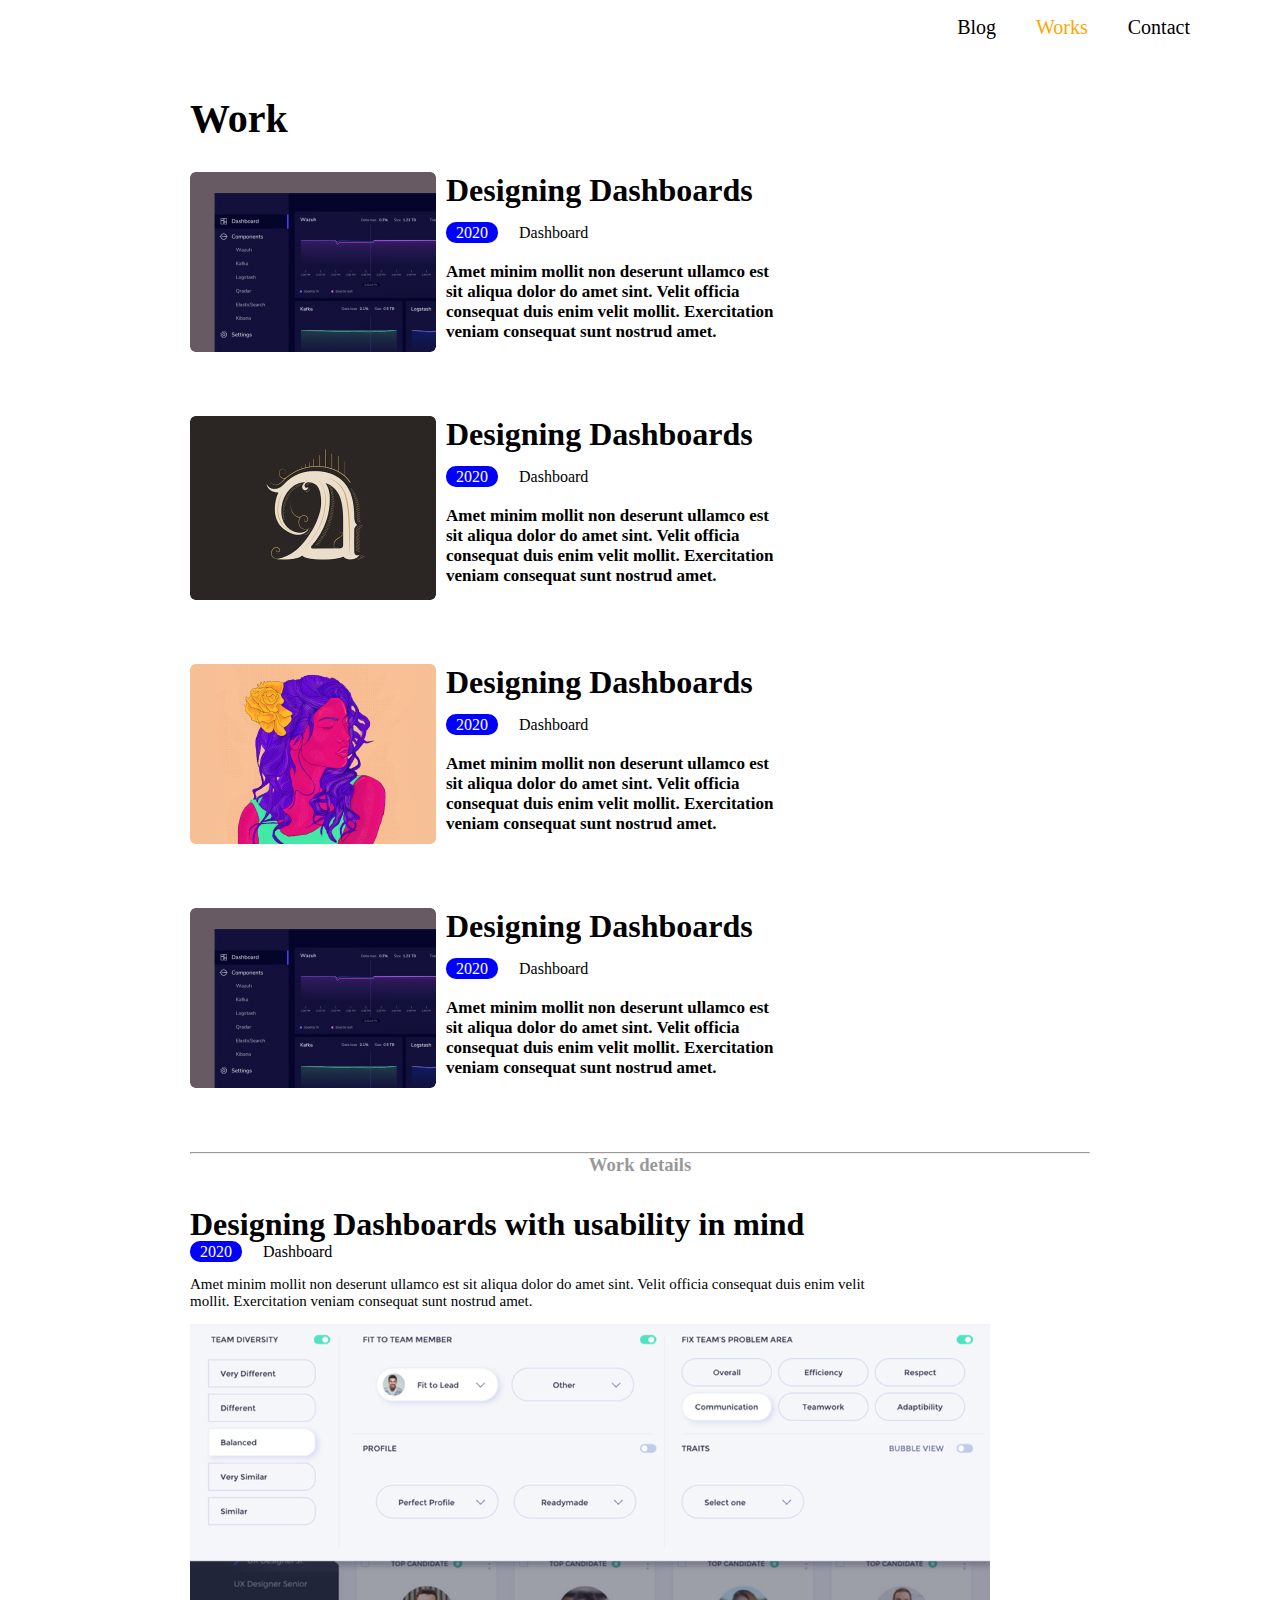
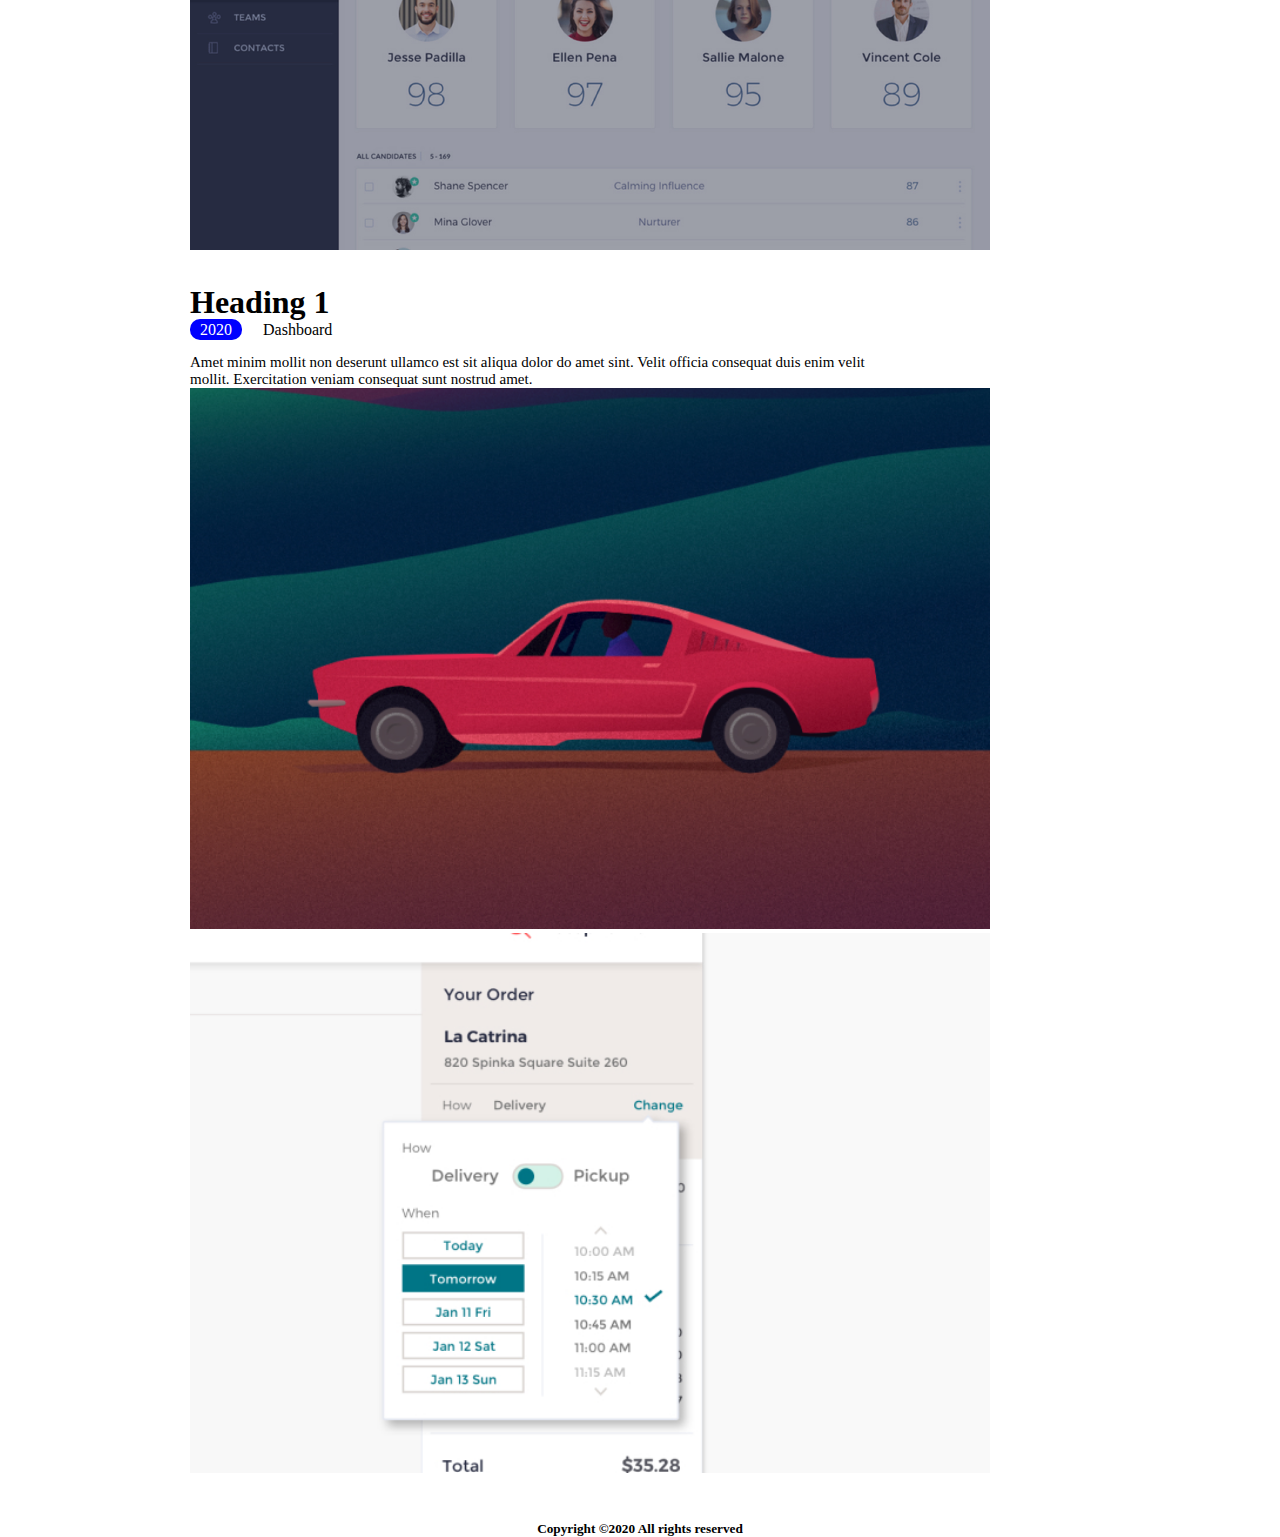
==== work.html @ 42dba8a5 "first commit" ====
<!DOCTYPE html>
<html lang="en">
<head>
    <meta charset="UTF-8">
    <meta http-equiv="X-UA-Compatible" content="IE=edge">
    <meta name="viewport" content="width=device-width, initial-scale=1.0">
    <title>Blog</title>
    <link rel="stylesheet" href="./assets/style/style.css">
    <link rel="stylesheet" href="https://cdnjs.cloudflare.com/ajax/libs/font-awesome/6.2.0/css/all.min.css" integrity="sha512-xh6O/CkQoPOWDdYTDqeRdPCVd1SpvCA9XXcUnZS2FmJNp1coAFzvtCN9BmamE+4aHK8yyUHUSCcJHgXloTyT2A==" crossorigin="anonymous" referrerpolicy="no-referrer" />
</head>
<body>
    <header>
        <div class="nav">
            
            <ul>
                <li><a href="./index.html">Blog</a></li>
                <li ><a class="active" href="">Works</a></li>
                <li><a>Contact</a></li>
            </ul>
        
    <div class="menu"><img src="./assets/image/menu.svg" alt=""></div>
    </div>
    </header>
    <main>
        <div class="informations">
            <h1 class="informations--header">Work</h1>
            <div class="information">
                <div class="information--image">
                    <div class="image"><img src="./assets/image/Rectangle 30.jpg" alt=""></div>
                </div>
                <div class="information--details">
                    <h1>Designing Dashboards</h1>
                    <span class="information--details_year">2020</span>
                    <span>Dashboard</span>
                    <h5>Amet minim mollit non deserunt ullamco est sit aliqua dolor do amet sint. Velit officia consequat duis enim velit mollit. Exercitation veniam consequat sunt nostrud amet.</h5>
                </div>
            </div>
            <div class="information">
                <div class="information--image">
                    <div class="image"><img src="./assets/image/Rectangle 34.jpg" alt=""></div>
                </div>
                <div class="information--details">
                    <h1>Designing Dashboards</h1>
                    <span class="information--details_year">2020</span>
                    <span>Dashboard</span>
                    <h5>Amet minim mollit non deserunt ullamco est sit aliqua dolor do amet sint. Velit officia consequat duis enim velit mollit. Exercitation veniam consequat sunt nostrud amet.</h5>
                </div>
            </div>
            <div class="information">
                <div class="information--image">
                    <div class="image"><img src="./assets/image/Rectangle 32.jpg" alt=""></div>
                </div>
                <div class="information--details">
                    <h1>Designing Dashboards</h1>
                    <span class="information--details_year">2020</span>
                    <span>Dashboard</span>
                    <h5>Amet minim mollit non deserunt ullamco est sit aliqua dolor do amet sint. Velit officia consequat duis enim velit mollit. Exercitation veniam consequat sunt nostrud amet.</h5>
                </div>
            </div>
            <div class="information">
                <div class="information--image">
                    <div class="image"><img src="./assets/image/Rectangle 30.jpg" alt=""></div>
                </div>
                <div class="information--details">
                    <h1>Designing Dashboards</h1>
                    <span class="information--details_year">2020</span>
                    <span>Dashboard</span>
                    <h5>Amet minim mollit non deserunt ullamco est sit aliqua dolor do amet sint. Velit officia consequat duis enim velit mollit. Exercitation veniam consequat sunt nostrud amet.</h5>
                </div>
            </div>
            <hr>
            <h3 class="hr_header">Work details</h3>

            <div class="work--details">
                <div class="work--detail">
                    <h1 class="work--details__header">Designing Dashboards with usability in mind</h1>
                    <span class="information--details_year  work--details--year">2020</span>
                    <span>Dashboard</span>
                    <p>Amet minim mollit non deserunt ullamco est sit aliqua dolor do amet sint. Velit officia consequat duis enim velit mollit. Exercitation veniam consequat sunt nostrud amet.</p>
                    <img src="./assets/image/Rectangle 4@2x.jpg" alt="">
                </div>
                <div class="work--detail">
                    <h1 class="work--details__header">Heading 1</h1>
                    <span class="information--details_year  work--details--year">2020</span>
                    <span>Dashboard</span>
                    <p>Amet minim mollit non deserunt ullamco est sit aliqua dolor do amet sint. Velit officia consequat duis enim velit mollit. Exercitation veniam consequat sunt nostrud amet.</p>
                    <img src="./assets/image/Rectangle 5.jpg" alt="">
                    <img src="./assets/image/Rectangle 6.jpg" alt="">
                </div>
            </div>
            
        </div>
        
    </main>
    <footer>
        <div class="logos">
            <i class="fa-brands fa-facebook"></i>
            <i class="fa-brands fa-instagram"></i>
            <i class="fa-brands fa-twitter"></i>
            <i class="fa-brands fa-linkedin"></i>
        </div>
        <h5 class="copyright">Copyright ©2020 All rights reserved</h5>
    </footer>
    
</body>
</html>
---- assets/style/style.css ----
* {
  margin: 0;
  padding: 0;
  box-sizing: border-box;
  list-style: none;
  text-decoration: none;
}

.active {
  color: orange;
}

a {
  color: black;
}

header .nav {
  width: 100%;
  height: 55px;
  display: flex;
  justify-content: end;
  align-items: center;
  padding-right: 90px;
}
header .nav .menu {
  display: none;
}
header .nav ul {
  display: flex;
  gap: 40px;
  font-size: 20px;
}
header .nav ul li {
  cursor: pointer;
}
header .nav ul ::-moz-selection {
  background: white;
}
header .nav ul ::selection {
  background: white;
}

main {
  display: flex;
  justify-content: center;
  padding-top: 40px;
}
main .informations {
  width: 900px;
  display: flex;
  flex-direction: column;
  -moz-column-gap: 10px;
       column-gap: 10px;
}
main .informations--header {
  margin-bottom: 30px;
  font-size: 40px;
}
main .informations .information {
  display: flex;
  margin-bottom: 60px;
  flex-wrap: wrap;
}
main .informations .information--image img {
  border-radius: 5px;
}
main .informations .information--details {
  width: 350px;
  height: 180px;
  padding-left: 10px;
}
main .informations .information--details h1 {
  margin-bottom: 15px;
}
main .informations .information--details h5 {
  font-size: 17px;
  margin-top: 20px;
}
main .informations .information--details_year {
  padding: 2px 10px;
  border-radius: 10px;
  background-color: blue;
  color: white;
  margin-right: 17px;
}
main .informations .work--details .work--detail {
  margin-top: 30px;
}
main .informations .work--details .work--detail__header {
  width: 500px;
}
main .informations .work--details .work--detail--year {
  background-color: orange;
  display: inline-block;
  margin-top: 10px;
}
main .informations .work--details .work--detail p {
  width: 700px;
  font-size: 15px;
  margin-top: 15px;
}
main .informations .work--details .work--detail img {
  width: 800px;
}

footer {
  display: flex;
  align-items: center;
  flex-direction: column;
}
footer .logos {
  margin-bottom: 10px;
}
footer .logos i {
  font-size: 30px;
  margin-right: 20px;
}

.hr_header {
  text-align: center;
  opacity: 0.4;
}

.profile {
  display: flex;
  flex-direction: column;
  align-items: center;
  margin-top: 70px;
}
.profile--header {
  width: 900px;
  display: grid;
  grid-template-columns: 1fr 1fr;
}
.profile--header__details h1 {
  margin-bottom: 25px;
  width: 500px;
  font-size: 44px;
}
.profile--header__details p {
  font-size: 16px;
}
.profile--header__details input {
  margin-top: 30px;
  background-color: orange;
  border-radius: 2px;
  color: white;
  border: 0px;
  font-size: 20px;
  padding: 3px 10px;
}
.profile--header__picture {
  display: flex;
  justify-content: center;
  align-items: center;
}
.profile--header__picture img {
  border-radius: 100%;
}
.profile--posts {
  width: 100%;
  display: flex;
  justify-content: center;
  background-color: #edf7fa;
}
.profile--posts .cards {
  width: 900px;
  display: flex;
  -moz-column-gap: 40px;
       column-gap: 40px;
  flex-wrap: wrap;
}
.profile--posts .cards .card {
  margin: 10px 0;
  border-radius: 2px;
  padding: 25px;
  background-color: white;
}
.profile--posts .cards .card h2 {
  width: 330px;
  margin-bottom: 23px;
}
.profile--posts .cards .card p {
  width: 300px;
  margin-top: 20px;
}

@media (max-width: 576px) {
  header .nav {
    padding-right: 20px;
  }
  header .nav ul {
    display: none !important;
  }
  header .nav .menu {
    display: block;
  }
  main .informations {
    width: 400px;
    display: flex;
    justify-content: center;
    padding-left: 30px;
  }
  main .informations .information {
    width: 400px;
  }
  main .informations .information--image img {
    width: 330px;
  }
  main .informations .information--details {
    width: 350px;
  }
  main .informations .work--details .work--detail p {
    width: 350px;
    margin-bottom: 10px;
  }
  main .informations .work--details .work--detail img {
    width: 350px;
  }
  .profile {
    width: 100%;
    margin-top: 0;
  }
  .profile--header {
    align-items: center;
    justify-self: center;
    width: 350px;
    grid-template-columns: 1fr;
    grid-template-rows: 1fr 1fr;
  }
  .profile--header__details {
    grid-row: 2/3;
    width: 300px;
    display: flex;
    flex-wrap: wrap;
    justify-content: center;
  }
  .profile--header__details p {
    text-align: center;
    width: 300px;
  }
  .profile--header__details h1 {
    text-align: center;
    width: 300px;
    font-size: 20px;
  }
  .profile--header__picture {
    display: flex;
    justify-content: center;
    align-items: center;
    width: 300px;
  }
  .profile--posts .cards {
    width: 500px;
  }
}/*# sourceMappingURL=style.css.map */
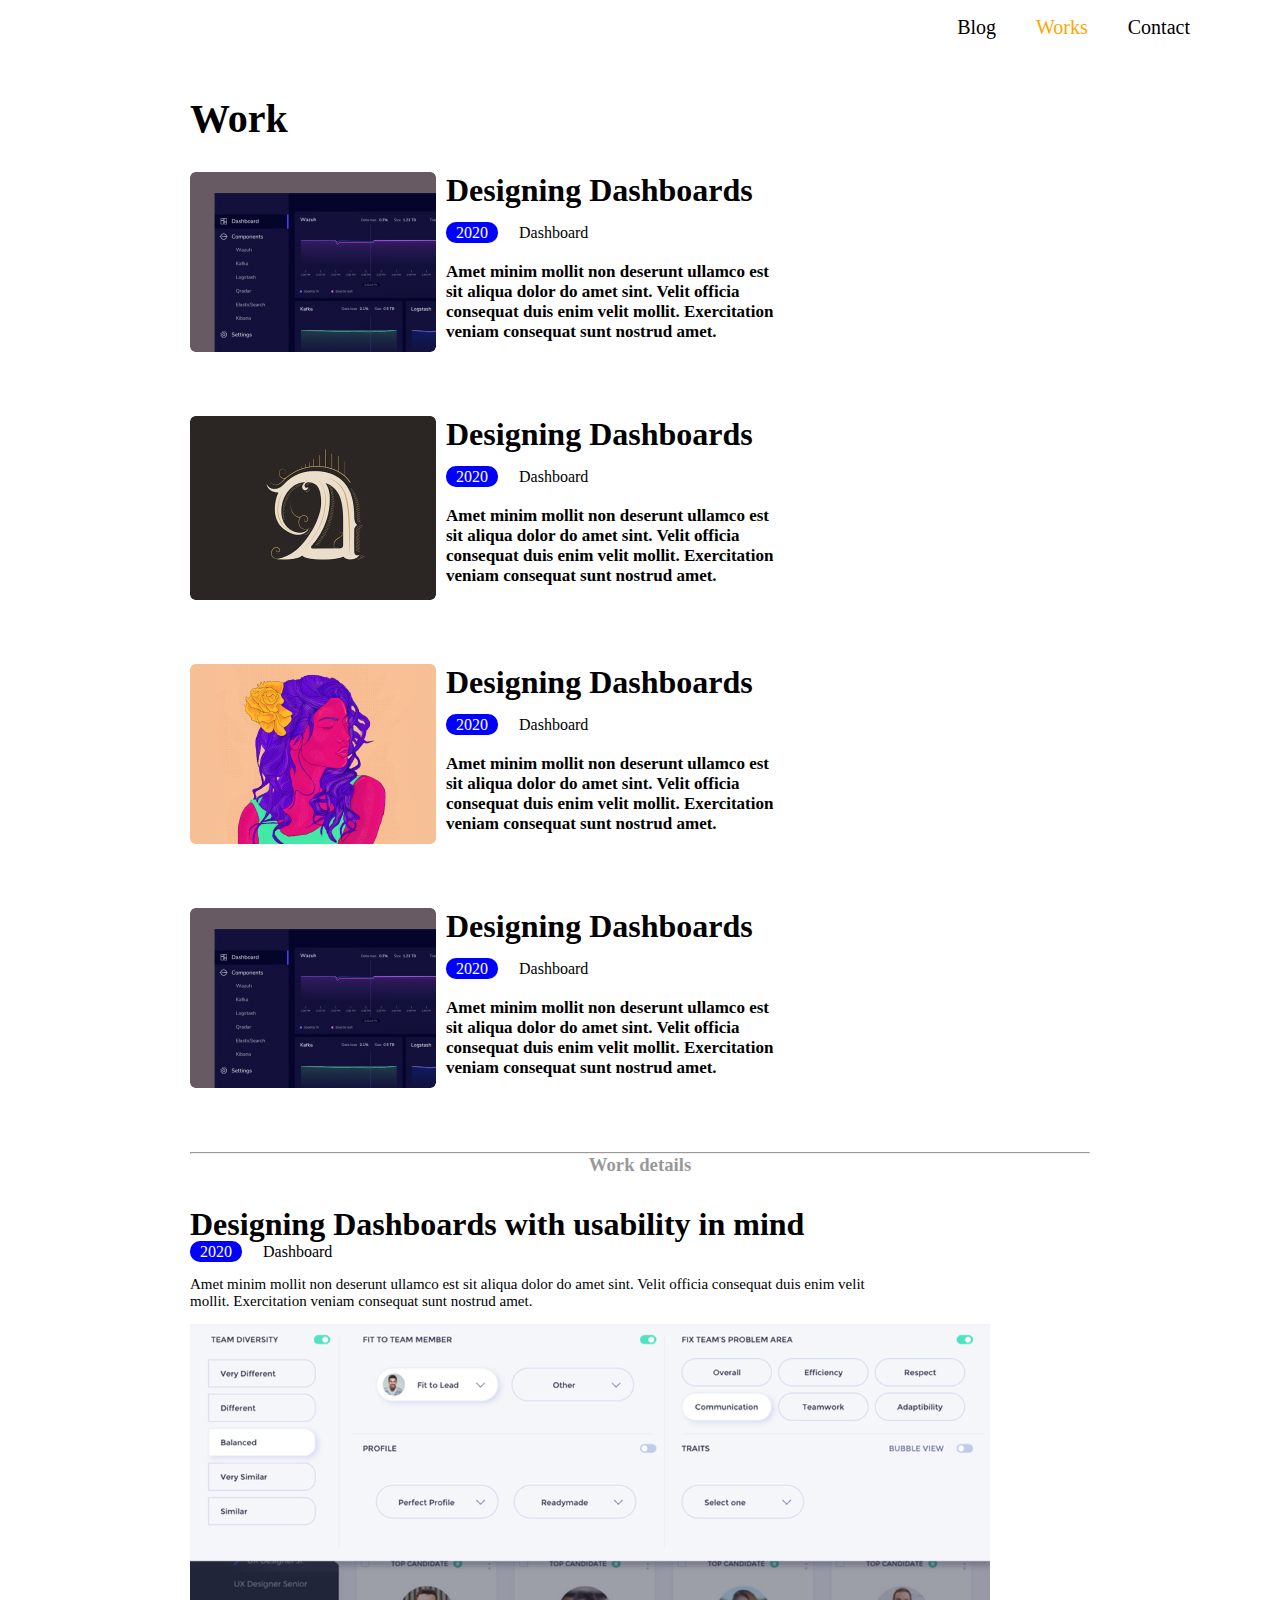
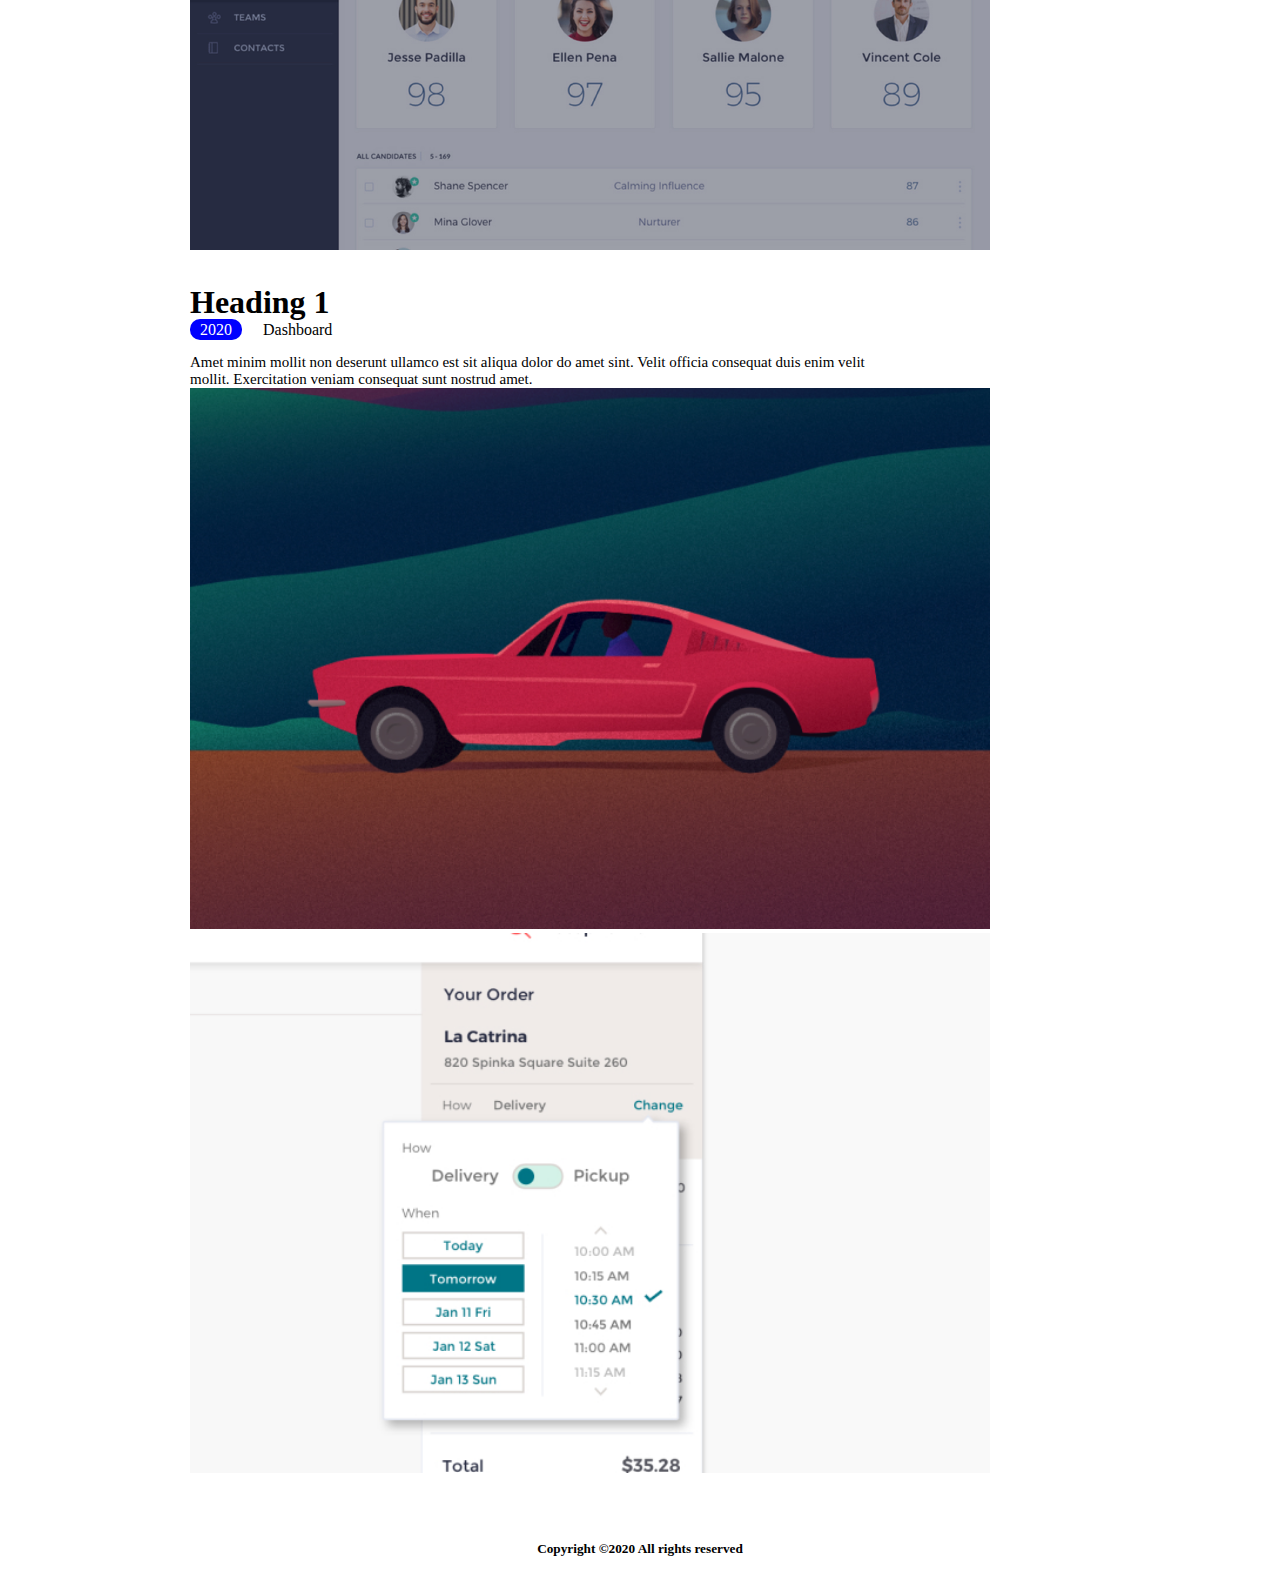
==== commit 04d50be9: "Res_menu" ====
--- a/work.html
+++ b/work.html
@@ -18,7 +18,15 @@
                 <li><a>Contact</a></li>
             </ul>
         
-    <div class="menu"><img src="./assets/image/menu.svg" alt=""></div>
+    <div class="menu"><input type="checkbox" id="hiddenmenu">
+        <label for="hiddenmenu"><img src="./assets/image/menu.svg" alt=""></label>
+        <div class="res_menu">
+            <ul class="res_menu--ul">
+                <li ><a >Blog</a></li>
+                <li><a class="active" href="./work.html">Works</a></li>
+                <li><a>Contact</a></li>
+            </ul>
+        </div></div>
     </div>
     </header>
     <main>
--- a/assets/style/style.css
+++ b/assets/style/style.css
@@ -24,6 +24,28 @@
 }
 header .nav .menu {
   display: none;
+  position: absolute;
+}
+header .nav .menu input {
+  opacity: 0;
+}
+header .nav .menu input:checked ~ .res_menu {
+  display: block;
+}
+header .nav .menu .res_menu {
+  position: absolute;
+  right: 0;
+  display: none;
+  top: 30px;
+  width: 150px;
+  height: 150px;
+  background-color: white;
+  border: 1px solid black;
+}
+header .nav .menu .res_menu--ul {
+  display: block !important;
+  line-height: 40px;
+  padding: 10px 10px;
 }
 header .nav ul {
   display: flex;
@@ -107,6 +129,8 @@
   display: flex;
   align-items: center;
   flex-direction: column;
+  margin-top: 20px;
+  margin-bottom: 15px;
 }
 footer .logos {
   margin-bottom: 10px;
@@ -223,8 +247,7 @@
   }
   .profile--header {
     align-items: center;
-    justify-self: center;
-    width: 350px;
+    width: 450px;
     grid-template-columns: 1fr;
     grid-template-rows: 1fr 1fr;
   }
@@ -250,6 +273,10 @@
     align-items: center;
     width: 300px;
   }
+  .profile--posts {
+    width: 450px;
+    padding-left: 50px;
+  }
   .profile--posts .cards {
     width: 500px;
   }
